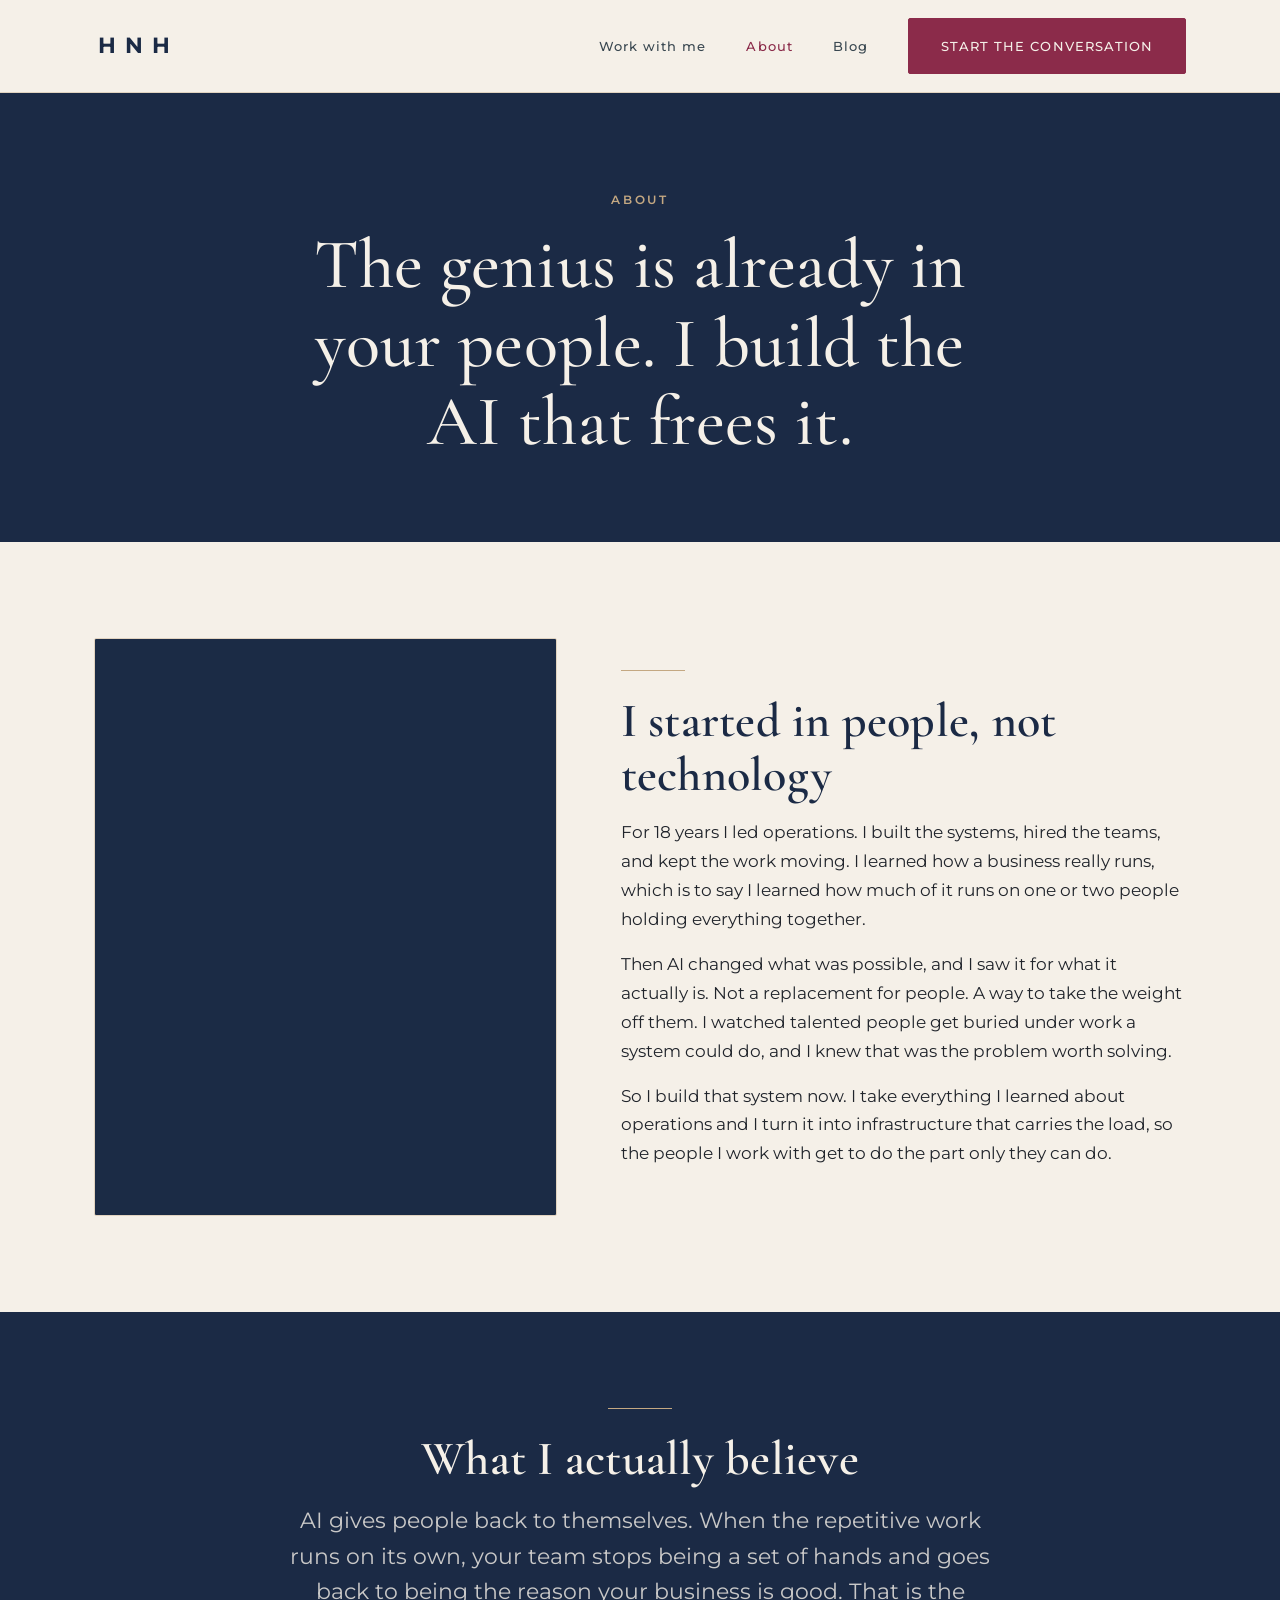
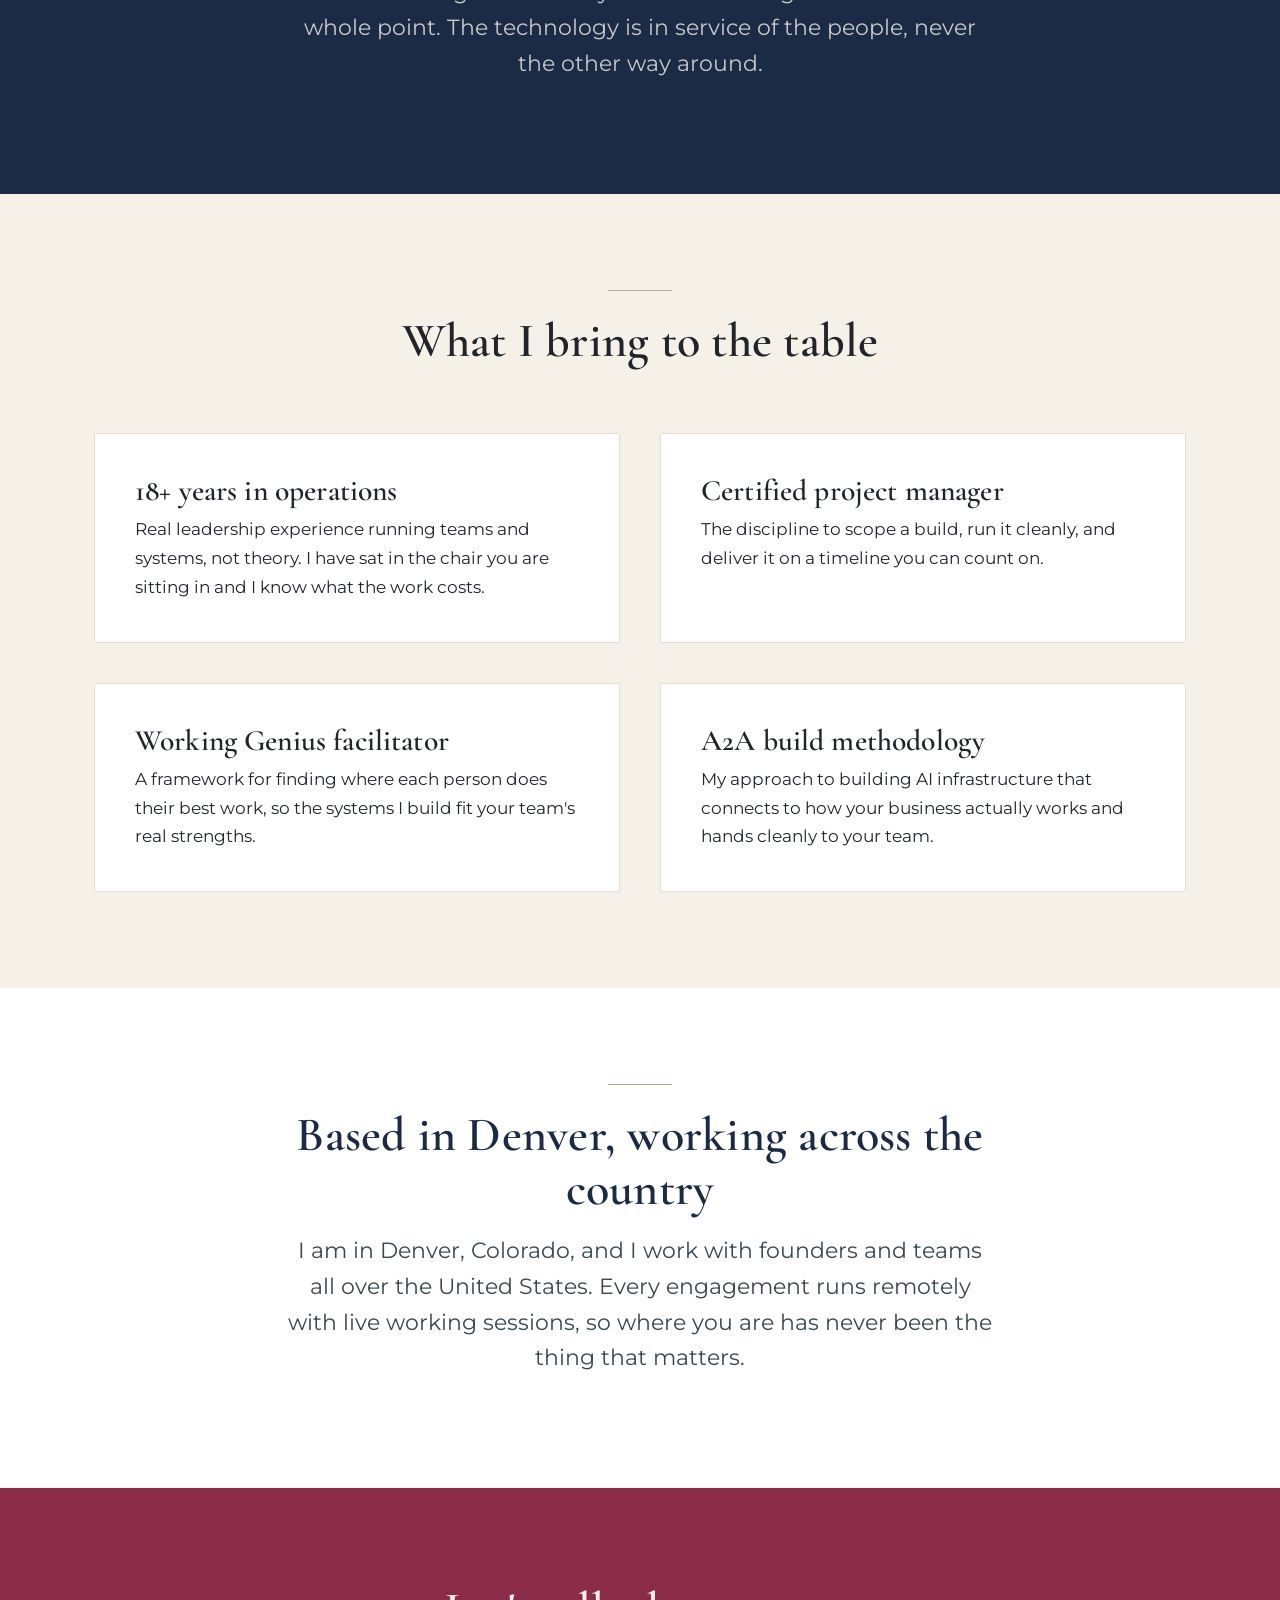
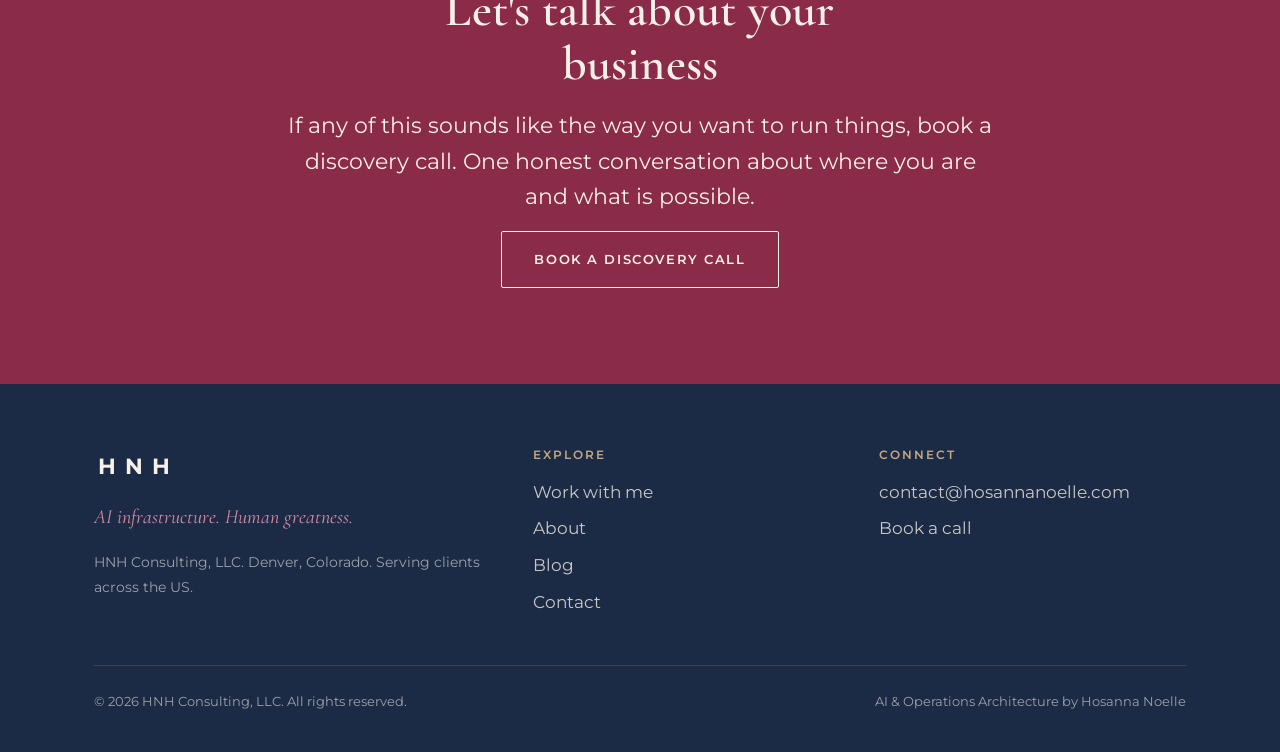
==== about.html @ c9bc56a1 "HNH Consulting website: 5 pages, design system, contact form Co-Authored-By: Claude Opus 4.8 <norepl" ====
<!DOCTYPE html>
<html lang="en">
<head>
  <meta charset="UTF-8" />
  <meta name="viewport" content="width=device-width, initial-scale=1.0" />

  <title>About Hosanna Noelle | AI &amp; Operations Architect | HNH Consulting</title>
  <meta name="description" content="Hosanna Noelle spent 18 years in operations before AI changed everything. She builds AI infrastructure that gives people back to themselves. Denver based, serving clients across the US." />
  <link rel="canonical" href="https://hosannanoelle.com/about.html" />

  <meta property="og:type" content="profile" />
  <meta property="og:title" content="About Hosanna Noelle | HNH Consulting" />
  <meta property="og:description" content="The genius is already in your people. I build the AI that frees it." />
  <meta property="og:url" content="https://hosannanoelle.com/about.html" />
  <meta property="og:image" content="https://hosannanoelle.com/images/headshot.jpg" />
  <meta property="og:site_name" content="HNH Consulting, LLC" />
  <meta name="twitter:card" content="summary_large_image" />

  <link rel="preconnect" href="https://fonts.googleapis.com" />
  <link rel="preconnect" href="https://fonts.gstatic.com" crossorigin />
  <link href="https://fonts.googleapis.com/css2?family=Cormorant+Garamond:ital,wght@0,400;0,500;0,600;1,400;1,500&family=Montserrat:wght@400;500;600;700&display=swap" rel="stylesheet" />

  <link rel="stylesheet" href="styles.css" />

  <script type="application/ld+json">
  {
    "@context": "https://schema.org",
    "@type": "Person",
    "name": "Hosanna Noelle",
    "jobTitle": "AI & Operations Architect",
    "description": "Founder of HNH Consulting. 18 years of operations leadership turned toward building AI infrastructure that frees teams to do their best human work.",
    "url": "https://hosannanoelle.com/about.html",
    "image": "https://hosannanoelle.com/images/headshot.jpg",
    "worksFor": { "@type": "Organization", "name": "HNH Consulting, LLC" },
    "knowsAbout": ["AI infrastructure", "Operations leadership", "Working Genius", "Fractional COO", "Project management"],
    "address": { "@type": "PostalPlace", "addressLocality": "Denver", "addressRegion": "CO", "addressCountry": "US" }
  }
  </script>
</head>
<body>
  <a class="skip-link" href="#main">Skip to content</a>

  <header class="site-header">
    <nav class="nav" aria-label="Primary">
      <a class="logo" href="index.html" aria-label="HNH Consulting home">HNH</a>
      <button class="nav-toggle" aria-expanded="false" aria-controls="nav-links" aria-label="Toggle menu">
        <span></span><span></span><span></span>
      </button>
      <ul class="nav-links" id="nav-links">
        <li><a href="services.html">Work with me</a></li>
        <li><a href="about.html" aria-current="page">About</a></li>
        <li><a href="blog.html">Blog</a></li>
        <li><a class="btn btn--rose" href="https://hello.dubsado.com/public/appointment-scheduler/692e1d70c882049d08e7fd2c/schedule">Start the conversation</a></li>
      </ul>
    </nav>
  </header>

  <main id="main">

    <!-- Open with Line 3 -->
    <section class="page-hero" aria-labelledby="page-title">
      <div class="container container--narrow">
        <span class="eyebrow eyebrow--light">About</span>
        <h1 id="page-title">The genius is already in your people. I build the AI that frees it.</h1>
      </div>
    </section>

    <!-- Story -->
    <section class="bg-ivory" aria-labelledby="story-title">
      <div class="container">
        <div class="guide">
          <div class="guide__media">
            <img src="images/about.jpg" alt="Hosanna Noelle in a navy blazer, founder of HNH Consulting" />
          </div>
          <div class="guide__text">
            <hr class="rule" />
            <h2 id="story-title" style="color:var(--navy);">I started in people, not technology</h2>
            <p>For 18 years I led operations. I built the systems, hired the teams, and kept the work moving. I learned how a business really runs, which is to say I learned how much of it runs on one or two people holding everything together.</p>
            <p>Then AI changed what was possible, and I saw it for what it actually is. Not a replacement for people. A way to take the weight off them. I watched talented people get buried under work a system could do, and I knew that was the problem worth solving.</p>
            <p>So I build that system now. I take everything I learned about operations and I turn it into infrastructure that carries the load, so the people I work with get to do the part only they can do.</p>
          </div>
        </div>
      </div>
    </section>

    <!-- Belief -->
    <section class="bg-navy" aria-labelledby="belief-title">
      <div class="container container--narrow text-center">
        <hr class="rule rule--center" />
        <h2 id="belief-title">What I actually believe</h2>
        <p class="lead">AI gives people back to themselves. When the repetitive work runs on its own, your team stops being a set of hands and goes back to being the reason your business is good. That is the whole point. The technology is in service of the people, never the other way around.</p>
      </div>
    </section>

    <!-- Credentials -->
    <section class="bg-ivory" aria-labelledby="creds-title">
      <div class="container">
        <div class="section-head section-head--center">
          <hr class="rule rule--center" />
          <h2 id="creds-title">What I bring to the table</h2>
        </div>
        <div class="grid grid--2">
          <div class="card">
            <h3>18+ years in operations</h3>
            <p>Real leadership experience running teams and systems, not theory. I have sat in the chair you are sitting in and I know what the work costs.</p>
          </div>
          <div class="card">
            <h3>Certified project manager</h3>
            <p>The discipline to scope a build, run it cleanly, and deliver it on a timeline you can count on.</p>
          </div>
          <div class="card">
            <h3>Working Genius facilitator</h3>
            <p>A framework for finding where each person does their best work, so the systems I build fit your team's real strengths.</p>
          </div>
          <div class="card">
            <h3>A2A build methodology</h3>
            <p>My approach to building AI infrastructure that connects to how your business actually works and hands cleanly to your team.</p>
          </div>
        </div>
      </div>
    </section>

    <!-- Location -->
    <section class="bg-white" aria-labelledby="where-title">
      <div class="container container--narrow text-center">
        <hr class="rule rule--center" />
        <h2 id="where-title" style="color:var(--navy);">Based in Denver, working across the country</h2>
        <p class="lead">I am in Denver, Colorado, and I work with founders and teams all over the United States. Every engagement runs remotely with live working sessions, so where you are has never been the thing that matters.</p>
      </div>
    </section>

    <!-- CTA -->
    <section class="cta-band" aria-labelledby="cta-title">
      <div class="container container--narrow">
        <h2 id="cta-title">Let's talk about your business</h2>
        <p class="lead">If any of this sounds like the way you want to run things, book a discovery call. One honest conversation about where you are and what is possible.</p>
        <a class="btn btn--ghost" href="https://hello.dubsado.com/public/appointment-scheduler/692e1d70c882049d08e7fd2c/schedule" style="border-color:var(--ivory);color:var(--ivory);">Book a discovery call</a>
      </div>
    </section>

  </main>

  <footer class="site-footer">
    <div class="container">
      <div class="footer-grid">
        <div class="footer-brand">
          <a class="logo" href="index.html">HNH</a>
          <p class="footer-tag">AI infrastructure. Human greatness.</p>
          <p style="color:var(--ivory-60);font-size:0.9rem;">HNH Consulting, LLC. Denver, Colorado. Serving clients across the US.</p>
        </div>
        <div class="footer-col">
          <h4>Explore</h4>
          <ul>
            <li><a href="services.html">Work with me</a></li>
            <li><a href="about.html">About</a></li>
            <li><a href="blog.html">Blog</a></li>
            <li><a href="contact.html">Contact</a></li>
          </ul>
        </div>
        <div class="footer-col">
          <h4>Connect</h4>
          <ul>
            <li><a href="mailto:contact@hosannanoelle.com">contact@hosannanoelle.com</a></li>
            <li><a href="https://hello.dubsado.com/public/appointment-scheduler/692e1d70c882049d08e7fd2c/schedule">Book a call</a></li>
          </ul>
        </div>
      </div>
      <div class="footer-bottom">
        <span>&copy; 2026 HNH Consulting, LLC. All rights reserved.</span>
        <span>AI &amp; Operations Architecture by Hosanna Noelle</span>
      </div>
    </div>
  </footer>

  <script src="main.js"></script>
</body>
</html>
---- styles.css ----
/* ============================================================
   HNH Consulting, LLC | Design System
   AI infrastructure. Human greatness.
   ============================================================ */

/* ---- Design tokens ---- */
:root {
  /* Brand palette */
  --navy:   #1B2A45;
  --rose:   #8B2B4A;
  --gold:   #C4A882;
  --ivory:  #F5F0E8;
  --slate:  #394750;
  --white:  #FFFFFF;

  /* Tints and supporting tones */
  --navy-90:  rgba(27, 42, 69, 0.90);
  --navy-08:  rgba(27, 42, 69, 0.08);
  --ivory-60: rgba(245, 240, 232, 0.60);
  --ivory-80: rgba(245, 240, 232, 0.80);
  --gold-40:  rgba(196, 168, 130, 0.40);
  --ink:      #20242B;

  /* Type */
  --font-head: "Cormorant Garamond", Georgia, "Times New Roman", serif;
  --font-body: "Montserrat", -apple-system, BlinkMacSystemFont, "Segoe UI", sans-serif;

  /* Rhythm */
  --space-1: 0.5rem;
  --space-2: 1rem;
  --space-3: 1.5rem;
  --space-4: 2.5rem;
  --space-5: 4rem;
  --space-6: 6rem;
  --space-7: 8rem;

  --maxw: 1140px;
  --maxw-narrow: 760px;

  --radius: 2px;
  --transition: 220ms ease;
}

/* ---- Reset ---- */
*,
*::before,
*::after { box-sizing: border-box; }

html { scroll-behavior: smooth; -webkit-text-size-adjust: 100%; }

body {
  margin: 0;
  font-family: var(--font-body);
  font-size: 1.0625rem;
  line-height: 1.7;
  color: var(--ink);
  background: var(--white);
  -webkit-font-smoothing: antialiased;
  text-rendering: optimizeLegibility;
}

img { max-width: 100%; height: auto; display: block; }

a { color: inherit; text-decoration: none; }

ul { margin: 0; padding: 0; list-style: none; }

/* ---- Typography ---- */
h1, h2, h3, h4 {
  font-family: var(--font-head);
  font-weight: 600;
  line-height: 1.12;
  margin: 0 0 var(--space-2);
  letter-spacing: 0.005em;
}

h1 { font-size: clamp(2.6rem, 6vw, 4.4rem); font-weight: 500; }
h2 { font-size: clamp(2rem, 4vw, 3rem); }
h3 { font-size: clamp(1.4rem, 2.4vw, 1.85rem); }
h4 { font-size: 1.2rem; font-family: var(--font-body); font-weight: 600; }

p { margin: 0 0 var(--space-2); }

.lead {
  font-size: clamp(1.15rem, 2vw, 1.4rem);
  line-height: 1.6;
  color: var(--slate);
}

.eyebrow {
  font-family: var(--font-body);
  font-size: 0.78rem;
  font-weight: 600;
  letter-spacing: 0.22em;
  text-transform: uppercase;
  color: var(--rose);
  margin: 0 0 var(--space-2);
  display: block;
}

.eyebrow--light { color: var(--gold); }

em, .italic { font-style: italic; }

/* ---- Layout ---- */
.container {
  width: 100%;
  max-width: var(--maxw);
  margin: 0 auto;
  padding: 0 var(--space-3);
}

.container--narrow { max-width: var(--maxw-narrow); }

section { padding: var(--space-6) 0; }

.section-bleed { padding: var(--space-7) 0; }

/* Backgrounds */
.bg-ivory { background: var(--ivory); }
.bg-navy  { background: var(--navy); color: var(--ivory); }
.bg-slate { background: var(--slate); color: var(--ivory); }
.bg-white { background: var(--white); }
.bg-rose  { background: var(--rose); color: var(--ivory); }

.bg-navy h1, .bg-navy h2, .bg-navy h3,
.bg-slate h1, .bg-slate h2, .bg-slate h3,
.bg-rose h1, .bg-rose h2, .bg-rose h3 { color: var(--ivory); }

.bg-navy .lead, .bg-slate .lead, .bg-rose .lead { color: var(--ivory-80); }

/* ---- Gold rule divider ---- */
.rule {
  border: 0;
  height: 1px;
  width: 64px;
  background: var(--gold);
  margin: 0 0 var(--space-3);
}
.rule--center { margin-left: auto; margin-right: auto; }

.divider {
  border: 0;
  height: 1px;
  background: var(--gold-40);
  max-width: var(--maxw);
  margin: 0 auto;
}

/* ---- Buttons ---- */
.btn {
  display: inline-block;
  font-family: var(--font-body);
  font-size: 0.82rem;
  font-weight: 600;
  letter-spacing: 0.12em;
  text-transform: uppercase;
  padding: 1rem 2rem;
  border-radius: var(--radius);
  border: 1px solid transparent;
  cursor: pointer;
  transition: background var(--transition), color var(--transition),
              border-color var(--transition), transform var(--transition);
}

.btn--rose {
  background: var(--rose);
  color: var(--ivory);
  border-color: var(--rose);
}
.btn--rose:hover { background: #74233d; border-color: #74233d; }

.btn--ghost {
  background: transparent;
  color: var(--ivory);
  border-color: var(--gold);
}
.btn--ghost:hover { background: var(--gold); color: var(--navy); }

.btn--ghost-dark {
  background: transparent;
  color: var(--navy);
  border-color: var(--navy);
}
.btn--ghost-dark:hover { background: var(--navy); color: var(--ivory); }

.btn:focus-visible,
a:focus-visible,
button:focus-visible {
  outline: 2px solid var(--gold);
  outline-offset: 3px;
}

/* ============================================================
   Header / Nav
   ============================================================ */
.site-header {
  position: sticky;
  top: 0;
  z-index: 100;
  background: var(--ivory);
  border-bottom: 1px solid var(--gold-40);
}

.nav {
  display: flex;
  align-items: center;
  justify-content: space-between;
  max-width: var(--maxw);
  margin: 0 auto;
  padding: 1.1rem var(--space-3);
}

.logo {
  font-family: var(--font-body);
  font-weight: 700;
  font-size: 1.35rem;
  letter-spacing: 0.42em;
  color: var(--navy);
  padding-left: 0.2em;
}

.nav-links {
  display: flex;
  align-items: center;
  gap: var(--space-4);
}

.nav-links a {
  font-family: var(--font-body);
  font-size: 0.82rem;
  font-weight: 500;
  letter-spacing: 0.08em;
  color: var(--slate);
  transition: color var(--transition);
}
.nav-links a:hover,
.nav-links a[aria-current="page"] { color: var(--rose); }

.nav-links .btn { color: var(--ivory); }
.nav-links .btn:hover { color: var(--ivory); }

/* Mobile nav toggle */
.nav-toggle {
  display: none;
  flex-direction: column;
  justify-content: center;
  gap: 5px;
  width: 44px;
  height: 44px;
  background: none;
  border: 0;
  cursor: pointer;
}
.nav-toggle span {
  display: block;
  width: 24px;
  height: 2px;
  background: var(--navy);
  transition: transform var(--transition), opacity var(--transition);
}
.nav-toggle[aria-expanded="true"] span:nth-child(1) { transform: translateY(7px) rotate(45deg); }
.nav-toggle[aria-expanded="true"] span:nth-child(2) { opacity: 0; }
.nav-toggle[aria-expanded="true"] span:nth-child(3) { transform: translateY(-7px) rotate(-45deg); }

@media (max-width: 860px) {
  .nav-toggle { display: flex; }
  .nav-links {
    position: absolute;
    top: 100%;
    left: 0;
    right: 0;
    flex-direction: column;
    align-items: flex-start;
    gap: var(--space-3);
    background: var(--ivory);
    padding: var(--space-3);
    border-bottom: 1px solid var(--gold-40);
    max-height: 0;
    overflow: hidden;
    padding-top: 0;
    padding-bottom: 0;
    transition: max-height var(--transition), padding var(--transition);
  }
  .nav-links[data-open="true"] {
    max-height: 420px;
    padding-top: var(--space-3);
    padding-bottom: var(--space-3);
  }
  .nav-links .btn { width: 100%; text-align: center; }
}

/* ============================================================
   Hero
   ============================================================ */
.hero {
  display: grid;
  grid-template-columns: 1.05fr 0.95fr;
  align-items: stretch;
  background: var(--navy);
  color: var(--ivory);
}

.hero__content {
  padding: var(--space-7) var(--space-5);
  display: flex;
  flex-direction: column;
  justify-content: center;
  max-width: 640px;
  margin-left: auto;
}

.hero__content h1 {
  color: var(--ivory);
  margin-bottom: var(--space-3);
}

.hero__sub {
  font-family: var(--font-head);
  font-style: italic;
  font-size: clamp(1.2rem, 2vw, 1.5rem);
  color: var(--gold);
  margin-bottom: var(--space-2);
}

.hero__who {
  color: var(--ivory-80);
  margin-bottom: var(--space-4);
  max-width: 46ch;
}

.hero__media {
  background-size: cover;
  background-position: center top;
  min-height: 540px;
}

.hero__cta { display: flex; gap: var(--space-2); flex-wrap: wrap; }

@media (max-width: 900px) {
  .hero { grid-template-columns: 1fr; }
  .hero__content { padding: var(--space-5) var(--space-3); margin: 0 auto; }
  .hero__media { min-height: 360px; order: -1; }
}

/* Inner page hero (no photo) */
.page-hero {
  background: var(--navy);
  color: var(--ivory);
  padding: var(--space-6) 0 var(--space-5);
  text-align: center;
}
.page-hero h1 { color: var(--ivory); }
.page-hero .lead { color: var(--ivory-80); max-width: 60ch; margin-left: auto; margin-right: auto; }

/* ============================================================
   Generic content blocks
   ============================================================ */
.section-head { max-width: var(--maxw-narrow); margin-bottom: var(--space-5); }
.section-head--center { margin-left: auto; margin-right: auto; text-align: center; }
.section-head--center .rule { margin-left: auto; margin-right: auto; }

/* Card grid */
.grid {
  display: grid;
  gap: var(--space-4);
}
.grid--3 { grid-template-columns: repeat(3, 1fr); }
.grid--2 { grid-template-columns: repeat(2, 1fr); }

@media (max-width: 860px) {
  .grid--3 { grid-template-columns: 1fr; }
  .grid--2 { grid-template-columns: 1fr; }
}

.card {
  background: var(--white);
  border: 1px solid var(--gold-40);
  padding: var(--space-4);
  border-radius: var(--radius);
}
.bg-ivory .card { background: var(--white); }

.card__num {
  font-family: var(--font-head);
  font-size: 2.4rem;
  color: var(--gold);
  line-height: 1;
  display: block;
  margin-bottom: var(--space-2);
}

.card h3 { margin-bottom: var(--space-1); }
.card p:last-child { margin-bottom: 0; }

/* Pain point list */
.pain {
  display: grid;
  grid-template-columns: repeat(3, 1fr);
  gap: var(--space-4);
}
.pain__item {
  padding-top: var(--space-2);
  border-top: 2px solid var(--rose);
}
.pain__item h3 { font-size: 1.3rem; }
@media (max-width: 860px) { .pain { grid-template-columns: 1fr; } }

/* ============================================================
   Guide section (navy)
   ============================================================ */
.guide {
  display: grid;
  grid-template-columns: 0.9fr 1.1fr;
  gap: var(--space-5);
  align-items: center;
}
.guide__media img {
  border-radius: var(--radius);
  border: 1px solid var(--gold-40);
}
.authority {
  display: flex;
  flex-wrap: wrap;
  gap: var(--space-2) var(--space-4);
  margin: var(--space-3) 0 var(--space-4);
  padding: 0;
}
.authority li {
  font-size: 0.92rem;
  color: var(--gold);
  letter-spacing: 0.03em;
  position: relative;
  padding-left: 1.3rem;
}
.authority li::before {
  content: "";
  position: absolute;
  left: 0;
  top: 0.55em;
  width: 8px;
  height: 8px;
  background: var(--gold);
  border-radius: 50%;
}
@media (max-width: 860px) {
  .guide { grid-template-columns: 1fr; gap: var(--space-4); }
  .guide__media { order: -1; max-width: 360px; }
}

/* ============================================================
   Plan : the three pillars
   ============================================================ */
.pillars { display: grid; grid-template-columns: repeat(3, 1fr); gap: var(--space-4); }
.pillar {
  text-align: left;
  padding: var(--space-4);
  background: var(--white);
  border-top: 3px solid var(--gold);
}
.pillar h3 { color: var(--navy); }
@media (max-width: 860px) { .pillars { grid-template-columns: 1fr; } }

/* ============================================================
   Testimonials
   ============================================================ */
.quotes { display: grid; grid-template-columns: repeat(3, 1fr); gap: var(--space-4); }
.quote {
  background: var(--white);
  border: 1px solid var(--gold-40);
  padding: var(--space-4);
  display: flex;
  flex-direction: column;
}
.quote__mark {
  font-family: var(--font-head);
  font-size: 3rem;
  color: var(--gold);
  line-height: 0.6;
  height: 1.4rem;
}
.quote blockquote {
  margin: 0 0 var(--space-3);
  font-size: 1.05rem;
  line-height: 1.6;
  color: var(--slate);
}
.quote figcaption {
  margin-top: auto;
  font-family: var(--font-body);
  font-size: 0.85rem;
  font-weight: 600;
  letter-spacing: 0.04em;
  color: var(--navy);
}
.quote figcaption span { display: block; font-weight: 400; color: var(--rose); }
@media (max-width: 860px) { .quotes { grid-template-columns: 1fr; } }

/* ============================================================
   Stakes : two columns
   ============================================================ */
.stakes { display: grid; grid-template-columns: 1fr 1fr; gap: var(--space-4); }
.stakes__col { padding: var(--space-4); border-radius: var(--radius); }
.stakes__col--with { background: var(--ivory); border-top: 3px solid var(--gold); }
.stakes__col--without { background: var(--white); border-top: 3px solid var(--slate); }
.stakes__col h3 { color: var(--navy); }
.stakes__col ul li {
  padding: 0.6rem 0 0.6rem 1.6rem;
  border-bottom: 1px solid var(--gold-40);
  position: relative;
}
.stakes__col ul li:last-child { border-bottom: 0; }
.stakes__col--with li::before { content: "+"; color: var(--rose); position: absolute; left: 0; font-weight: 700; }
.stakes__col--without li::before { content: "–"; color: var(--slate); position: absolute; left: 0; font-weight: 700; }
@media (max-width: 700px) { .stakes { grid-template-columns: 1fr; } }

/* ============================================================
   FAQ accordion
   ============================================================ */
.faq { max-width: var(--maxw-narrow); margin: 0 auto; }
.faq__item { border-bottom: 1px solid var(--gold-40); }
.faq__q {
  width: 100%;
  text-align: left;
  background: none;
  border: 0;
  padding: var(--space-3) 2.5rem var(--space-3) 0;
  font-family: var(--font-head);
  font-size: 1.3rem;
  font-weight: 600;
  color: var(--navy);
  cursor: pointer;
  position: relative;
  display: flex;
  justify-content: space-between;
  align-items: center;
  gap: var(--space-2);
}
.faq__icon {
  flex: none;
  width: 1.4rem;
  height: 1.4rem;
  position: relative;
}
.faq__icon::before,
.faq__icon::after {
  content: "";
  position: absolute;
  background: var(--rose);
  top: 50%;
  left: 50%;
  transform: translate(-50%, -50%);
}
.faq__icon::before { width: 1.4rem; height: 2px; }
.faq__icon::after  { width: 2px; height: 1.4rem; transition: transform var(--transition); }
.faq__q[aria-expanded="true"] .faq__icon::after { transform: translate(-50%, -50%) scaleY(0); }

.faq__a {
  overflow: hidden;
  max-height: 0;
  transition: max-height var(--transition);
}
.faq__a-inner { padding: 0 0 var(--space-3); color: var(--slate); max-width: 62ch; }

/* ============================================================
   Offers (services page)
   ============================================================ */
.offer-flagship {
  background: var(--navy);
  color: var(--ivory);
  border-radius: var(--radius);
  padding: var(--space-5);
  display: grid;
  grid-template-columns: 1.4fr 1fr;
  gap: var(--space-5);
  align-items: center;
}
.offer-flagship h2 { color: var(--ivory); }
.offer-flagship .price {
  font-family: var(--font-head);
  font-size: clamp(2rem, 4vw, 2.8rem);
  color: var(--gold);
  margin: var(--space-2) 0;
}
.offer-flagship ul li {
  padding: 0.5rem 0 0.5rem 1.6rem;
  position: relative;
  color: var(--ivory-80);
  border-bottom: 1px solid rgba(196,168,130,0.2);
}
.offer-flagship ul li::before {
  content: "→";
  position: absolute;
  left: 0;
  color: var(--gold);
}
.offer-flagship ul li:last-child { border-bottom: 0; }
.flagship-tag {
  display: inline-block;
  font-size: 0.72rem;
  letter-spacing: 0.2em;
  text-transform: uppercase;
  color: var(--navy);
  background: var(--gold);
  padding: 0.3rem 0.8rem;
  border-radius: var(--radius);
  margin-bottom: var(--space-2);
  font-weight: 600;
}
@media (max-width: 860px) { .offer-flagship { grid-template-columns: 1fr; padding: var(--space-4); } }

.offer-grid { display: grid; grid-template-columns: repeat(2, 1fr); gap: var(--space-4); }
.offer {
  background: var(--white);
  border: 1px solid var(--gold-40);
  padding: var(--space-4);
  border-radius: var(--radius);
}
.offer h3 { color: var(--navy); }
.offer .offer__meta {
  font-family: var(--font-body);
  font-size: 0.8rem;
  letter-spacing: 0.1em;
  text-transform: uppercase;
  color: var(--rose);
  font-weight: 600;
  margin-bottom: var(--space-1);
}
@media (max-width: 700px) { .offer-grid { grid-template-columns: 1fr; } }

/* ============================================================
   Blog
   ============================================================ */
.posts { display: grid; grid-template-columns: repeat(3, 1fr); gap: var(--space-4); }
.post-card {
  background: var(--white);
  border: 1px solid var(--gold-40);
  border-radius: var(--radius);
  overflow: hidden;
  display: flex;
  flex-direction: column;
  transition: transform var(--transition);
}
.post-card:hover { transform: translateY(-4px); }
.post-card__media { aspect-ratio: 3 / 2; background: var(--ivory) center/cover no-repeat; }
.post-card__body { padding: var(--space-3); display: flex; flex-direction: column; flex: 1; }
.post-card__meta {
  font-size: 0.74rem;
  letter-spacing: 0.14em;
  text-transform: uppercase;
  color: var(--rose);
  font-weight: 600;
  margin-bottom: var(--space-1);
}
.post-card h3 { font-size: 1.4rem; margin-bottom: var(--space-1); }
.post-card p { color: var(--slate); font-size: 0.95rem; }
.post-card__link {
  margin-top: auto;
  font-family: var(--font-body);
  font-size: 0.8rem;
  font-weight: 600;
  letter-spacing: 0.1em;
  text-transform: uppercase;
  color: var(--rose);
}
@media (max-width: 860px) { .posts { grid-template-columns: 1fr; } }

/* ============================================================
   Contact
   ============================================================ */
.contact-grid { display: grid; grid-template-columns: 1fr 1fr; gap: var(--space-5); align-items: start; }
.contact-detail { margin-bottom: var(--space-3); }
.contact-detail .label {
  font-size: 0.78rem;
  letter-spacing: 0.16em;
  text-transform: uppercase;
  color: var(--rose);
  font-weight: 600;
  display: block;
  margin-bottom: 0.2rem;
}
.contact-detail a { color: var(--navy); border-bottom: 1px solid var(--gold); }
.contact-detail a:hover { color: var(--rose); }

.form-field { margin-bottom: var(--space-3); }
.form-field label {
  display: block;
  font-size: 0.8rem;
  font-weight: 600;
  letter-spacing: 0.06em;
  margin-bottom: 0.4rem;
  color: var(--slate);
}
.form-field input,
.form-field textarea,
.form-field select {
  width: 100%;
  font-family: var(--font-body);
  font-size: 1rem;
  padding: 0.8rem 1rem;
  border: 1px solid var(--gold-40);
  border-radius: var(--radius);
  background: var(--white);
  color: var(--ink);
}
.form-field input:focus,
.form-field textarea:focus,
.form-field select:focus {
  outline: none;
  border-color: var(--rose);
}
.form-field textarea { min-height: 140px; resize: vertical; }
@media (max-width: 800px) { .contact-grid { grid-template-columns: 1fr; gap: var(--space-4); } }

/* ============================================================
   CTA band
   ============================================================ */
.cta-band {
  background: var(--rose);
  color: var(--ivory);
  text-align: center;
}
.cta-band h2 { color: var(--ivory); max-width: 18ch; margin-left: auto; margin-right: auto; }
.cta-band .lead { color: var(--ivory); }

/* ============================================================
   Footer
   ============================================================ */
.site-footer {
  background: var(--navy);
  color: var(--ivory-80);
  padding: var(--space-5) 0 var(--space-4);
}
.footer-grid {
  display: grid;
  grid-template-columns: 1.3fr 1fr 1fr;
  gap: var(--space-4);
  margin-bottom: var(--space-4);
}
.footer-brand .logo { color: var(--ivory); display: inline-block; margin-bottom: var(--space-2); }
.footer-tag {
  font-family: var(--font-head);
  font-style: italic;
  font-size: 1.25rem;
  color: var(--rose);
}
.bg-navy .footer-tag, .site-footer .footer-tag { color: #d98aa5; }
.footer-col h4 { color: var(--gold); font-family: var(--font-body); font-size: 0.78rem; letter-spacing: 0.16em; text-transform: uppercase; }
.footer-col ul li { margin-bottom: 0.5rem; }
.footer-col a { color: var(--ivory-80); transition: color var(--transition); }
.footer-col a:hover { color: var(--gold); }
.footer-bottom {
  border-top: 1px solid rgba(196,168,130,0.2);
  padding-top: var(--space-3);
  font-size: 0.82rem;
  color: var(--ivory-60);
  display: flex;
  justify-content: space-between;
  flex-wrap: wrap;
  gap: var(--space-2);
}
@media (max-width: 760px) { .footer-grid { grid-template-columns: 1fr; gap: var(--space-3); } }

/* ============================================================
   Utilities
   ============================================================ */
.text-center { text-align: center; }
.mt-3 { margin-top: var(--space-3); }
.mt-4 { margin-top: var(--space-4); }
.mb-0 { margin-bottom: 0; }

.skip-link {
  position: absolute;
  left: -999px;
  top: 0;
  background: var(--navy);
  color: var(--ivory);
  padding: 0.8rem 1.2rem;
  z-index: 200;
}
.skip-link:focus { left: 0; }

/* ---- Motion preferences ---- */
@media (prefers-reduced-motion: reduce) {
  html { scroll-behavior: auto; }
  *, *::before, *::after {
    animation-duration: 0.001ms !important;
    transition-duration: 0.001ms !important;
  }
}
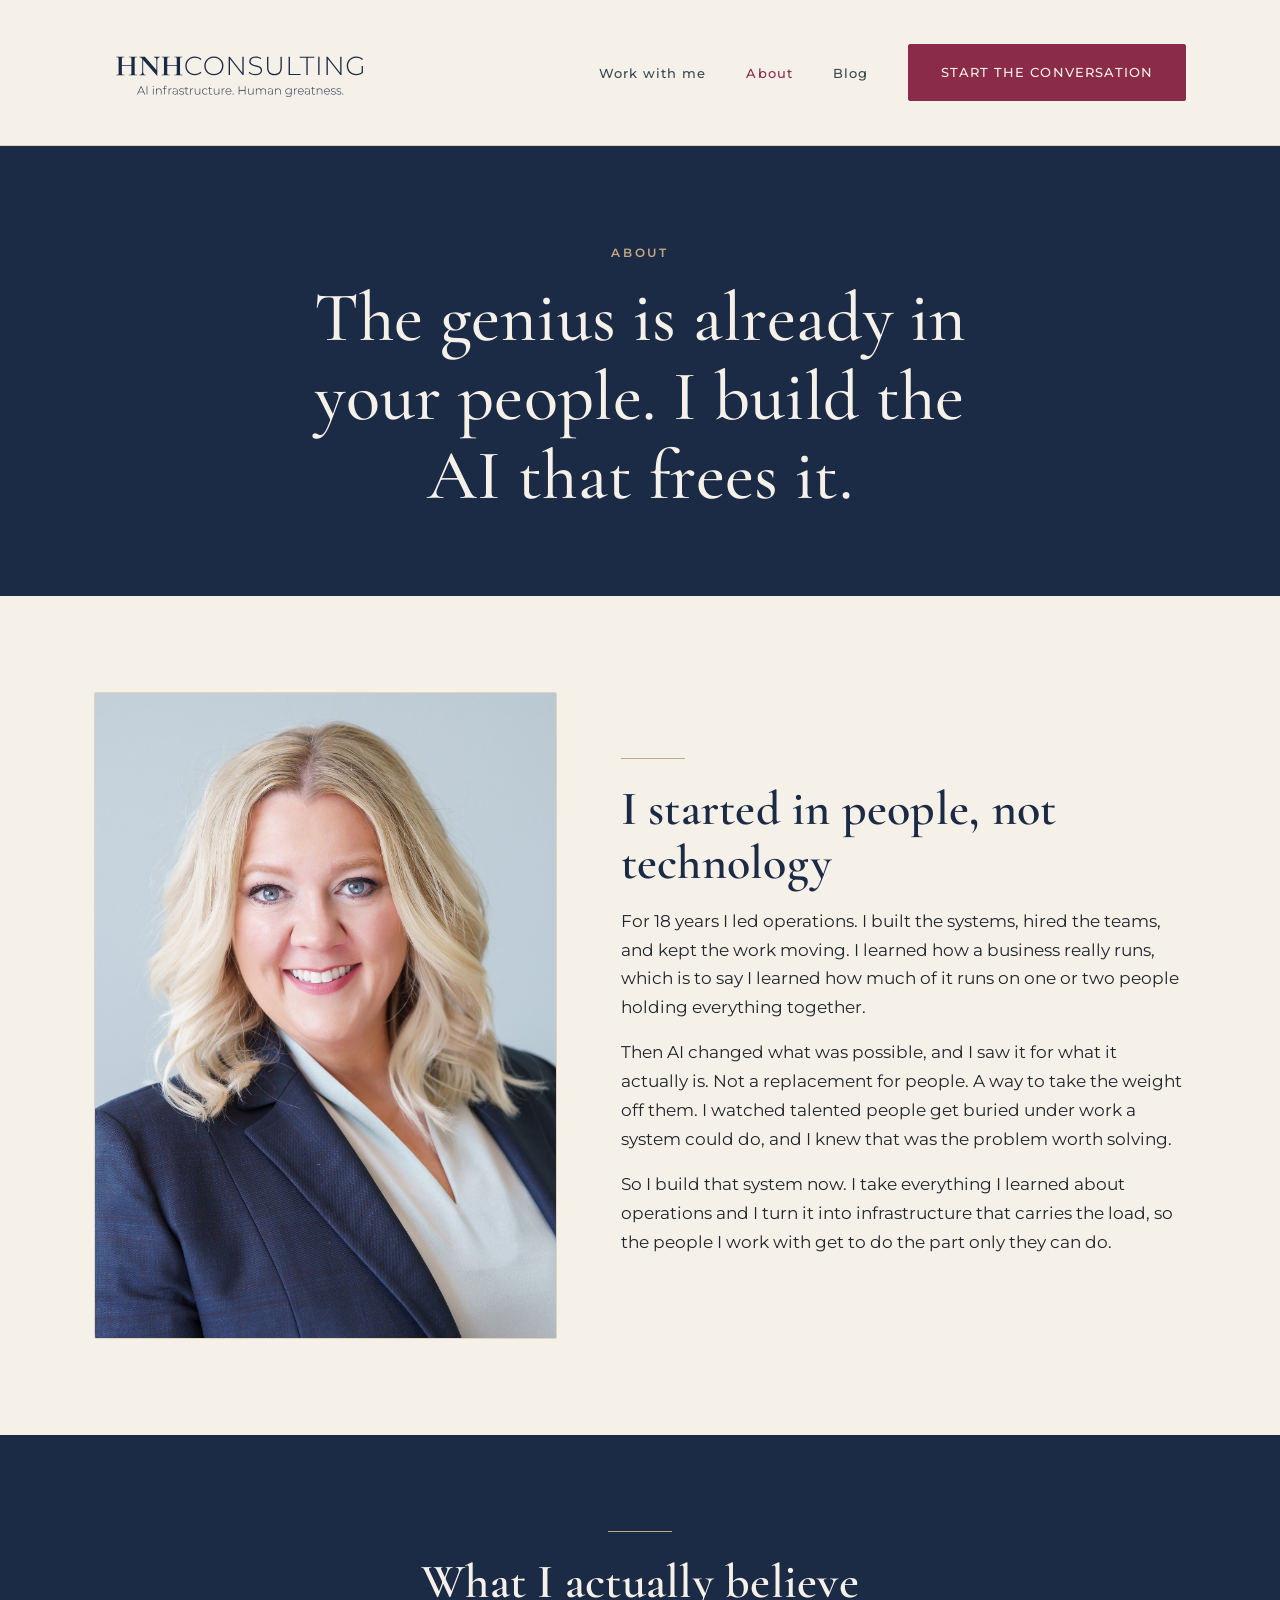
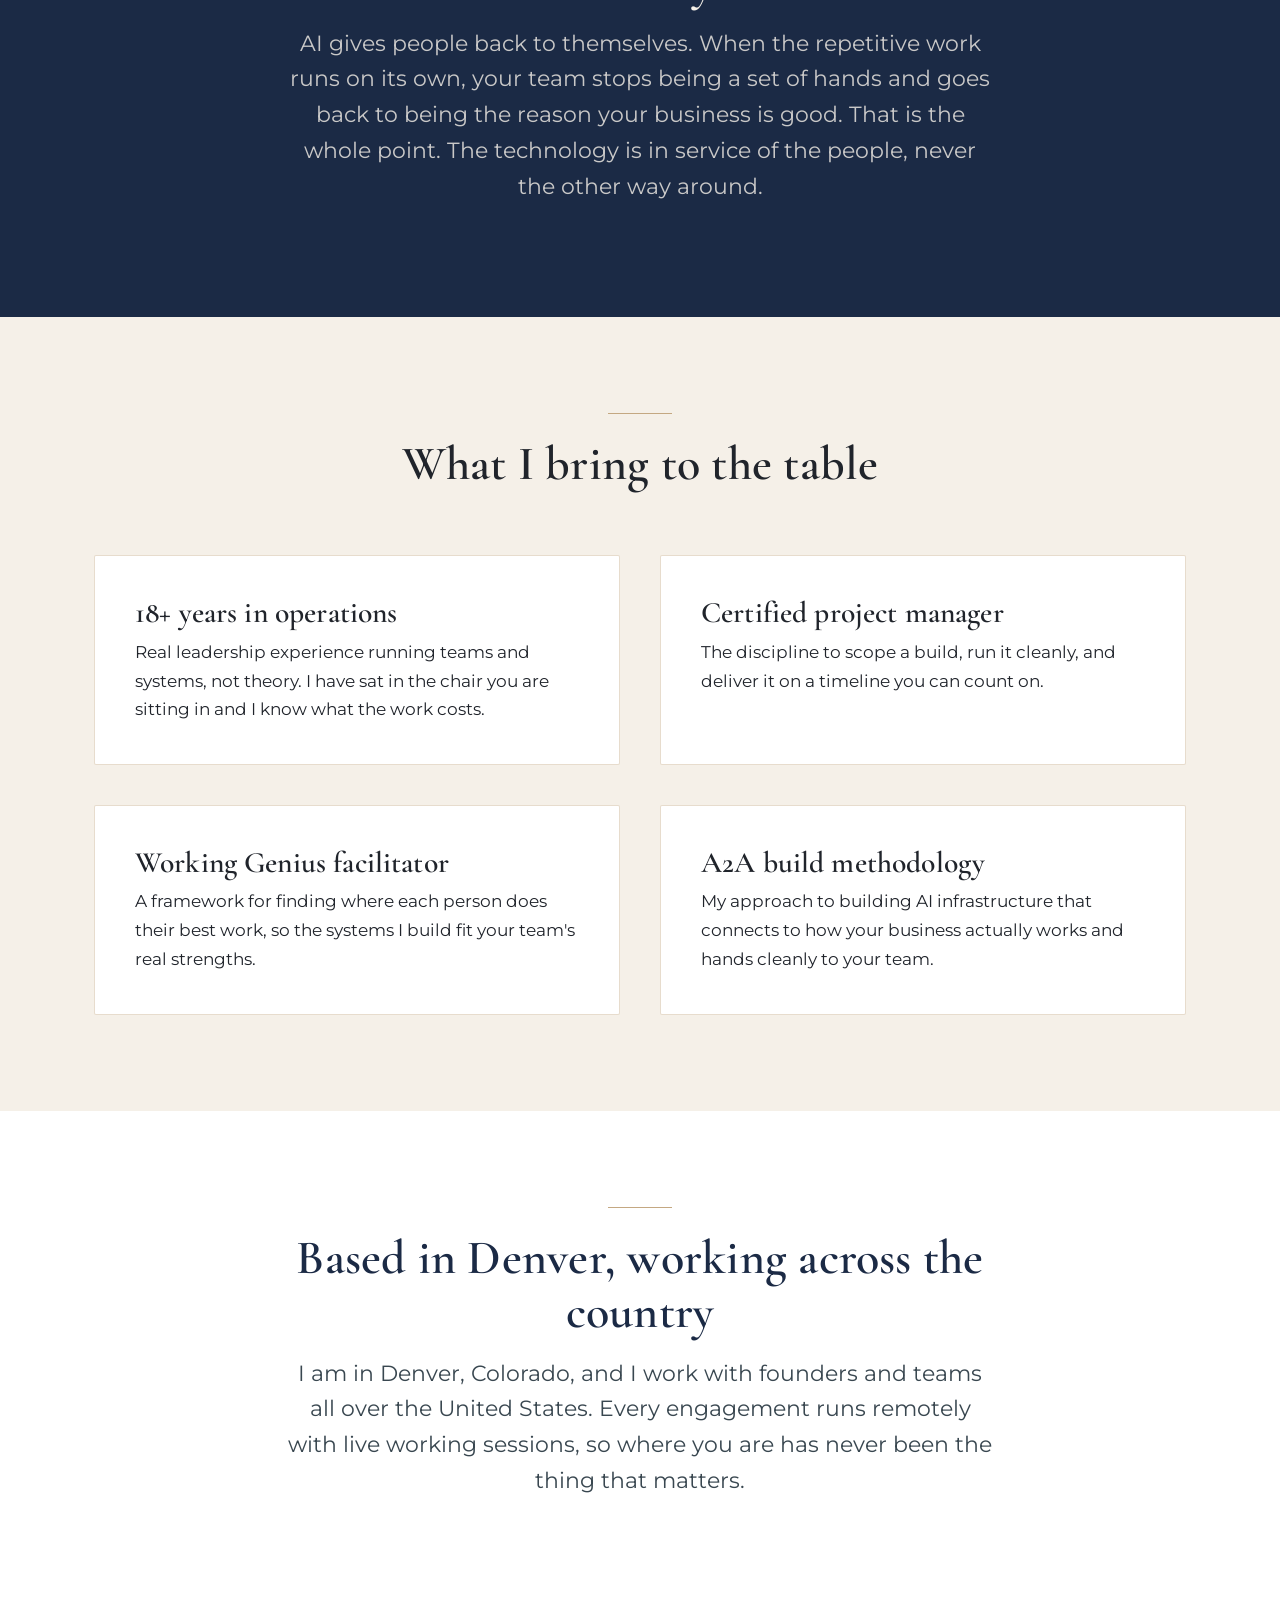
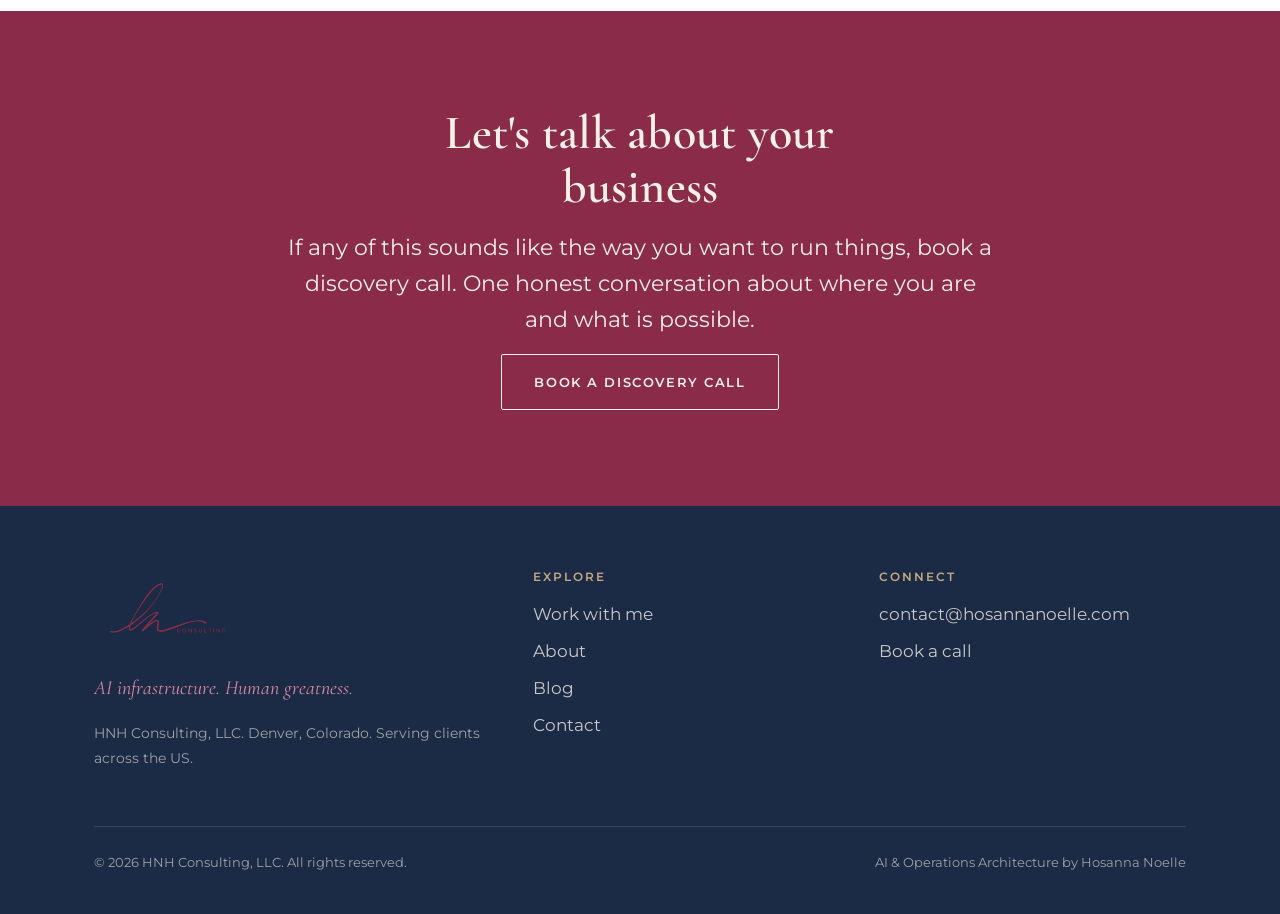
==== commit e1e4cc1e: "Add real photos, logos, and visual refinements - Replace placeholder images with editorial brand pho" ====
--- a/about.html
+++ b/about.html
@@ -42,7 +42,7 @@
 
   <header class="site-header">
     <nav class="nav" aria-label="Primary">
-      <a class="logo" href="index.html" aria-label="HNH Consulting home">HNH</a>
+      <a class="logo" href="index.html" aria-label="HNH Consulting home"><img src="images/logo-navy.svg" alt="HNH Consulting" /></a>
       <button class="nav-toggle" aria-expanded="false" aria-controls="nav-links" aria-label="Toggle menu">
         <span></span><span></span><span></span>
       </button>
@@ -144,7 +144,7 @@
     <div class="container">
       <div class="footer-grid">
         <div class="footer-brand">
-          <a class="logo" href="index.html">HNH</a>
+          <a class="logo" href="index.html"><img src="images/logo-script.png" alt="HNH Consulting" /></a>
           <p class="footer-tag">AI infrastructure. Human greatness.</p>
           <p style="color:var(--ivory-60);font-size:0.9rem;">HNH Consulting, LLC. Denver, Colorado. Serving clients across the US.</p>
         </div>
--- a/styles.css
+++ b/styles.css
@@ -212,12 +212,20 @@
 }
 
 .logo {
-  font-family: var(--font-body);
-  font-weight: 700;
-  font-size: 1.35rem;
-  letter-spacing: 0.42em;
-  color: var(--navy);
-  padding-left: 0.2em;
+  display: inline-flex;
+  align-items: center;
+  line-height: 1;
+}
+
+.logo img {
+  display: block;
+  height: 110px;
+  width: auto;
+}
+
+/* Footer logo */
+.footer-brand .logo img {
+  height: 76px;
 }
 
 .nav-links {
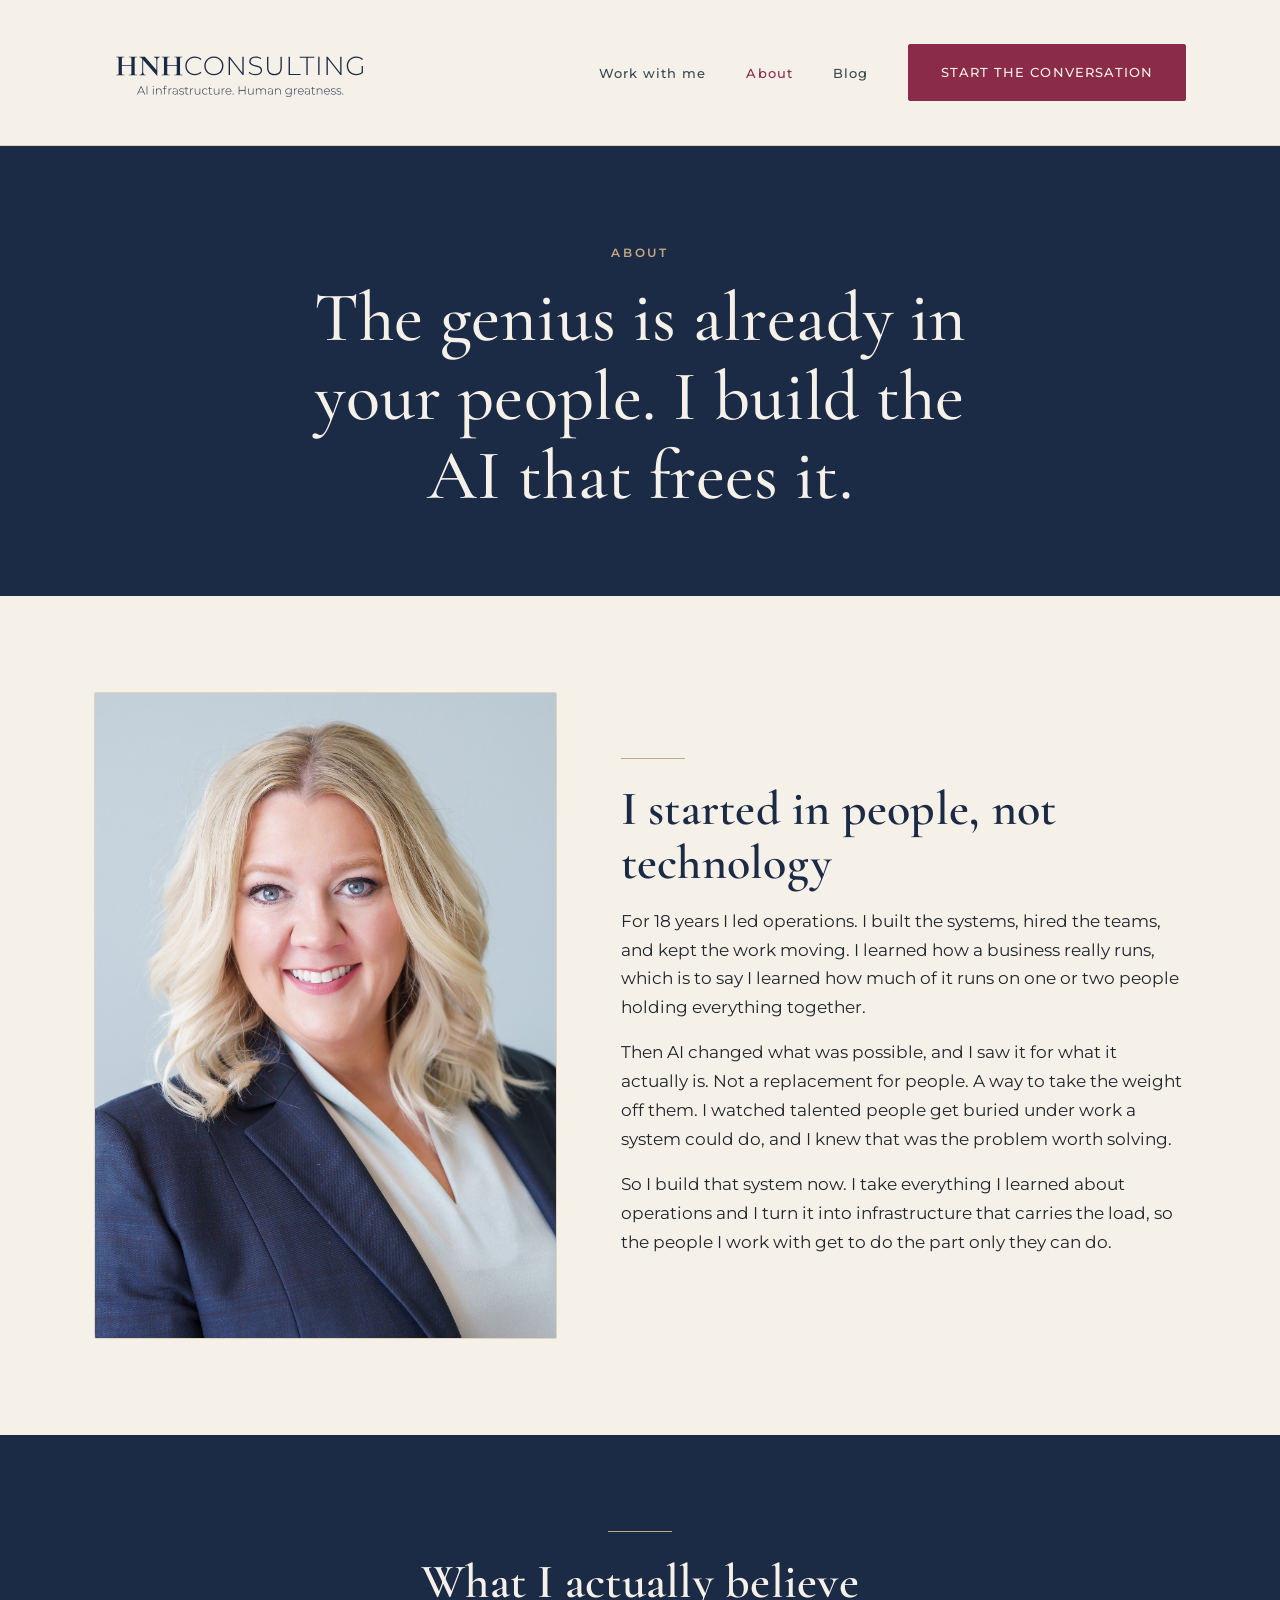
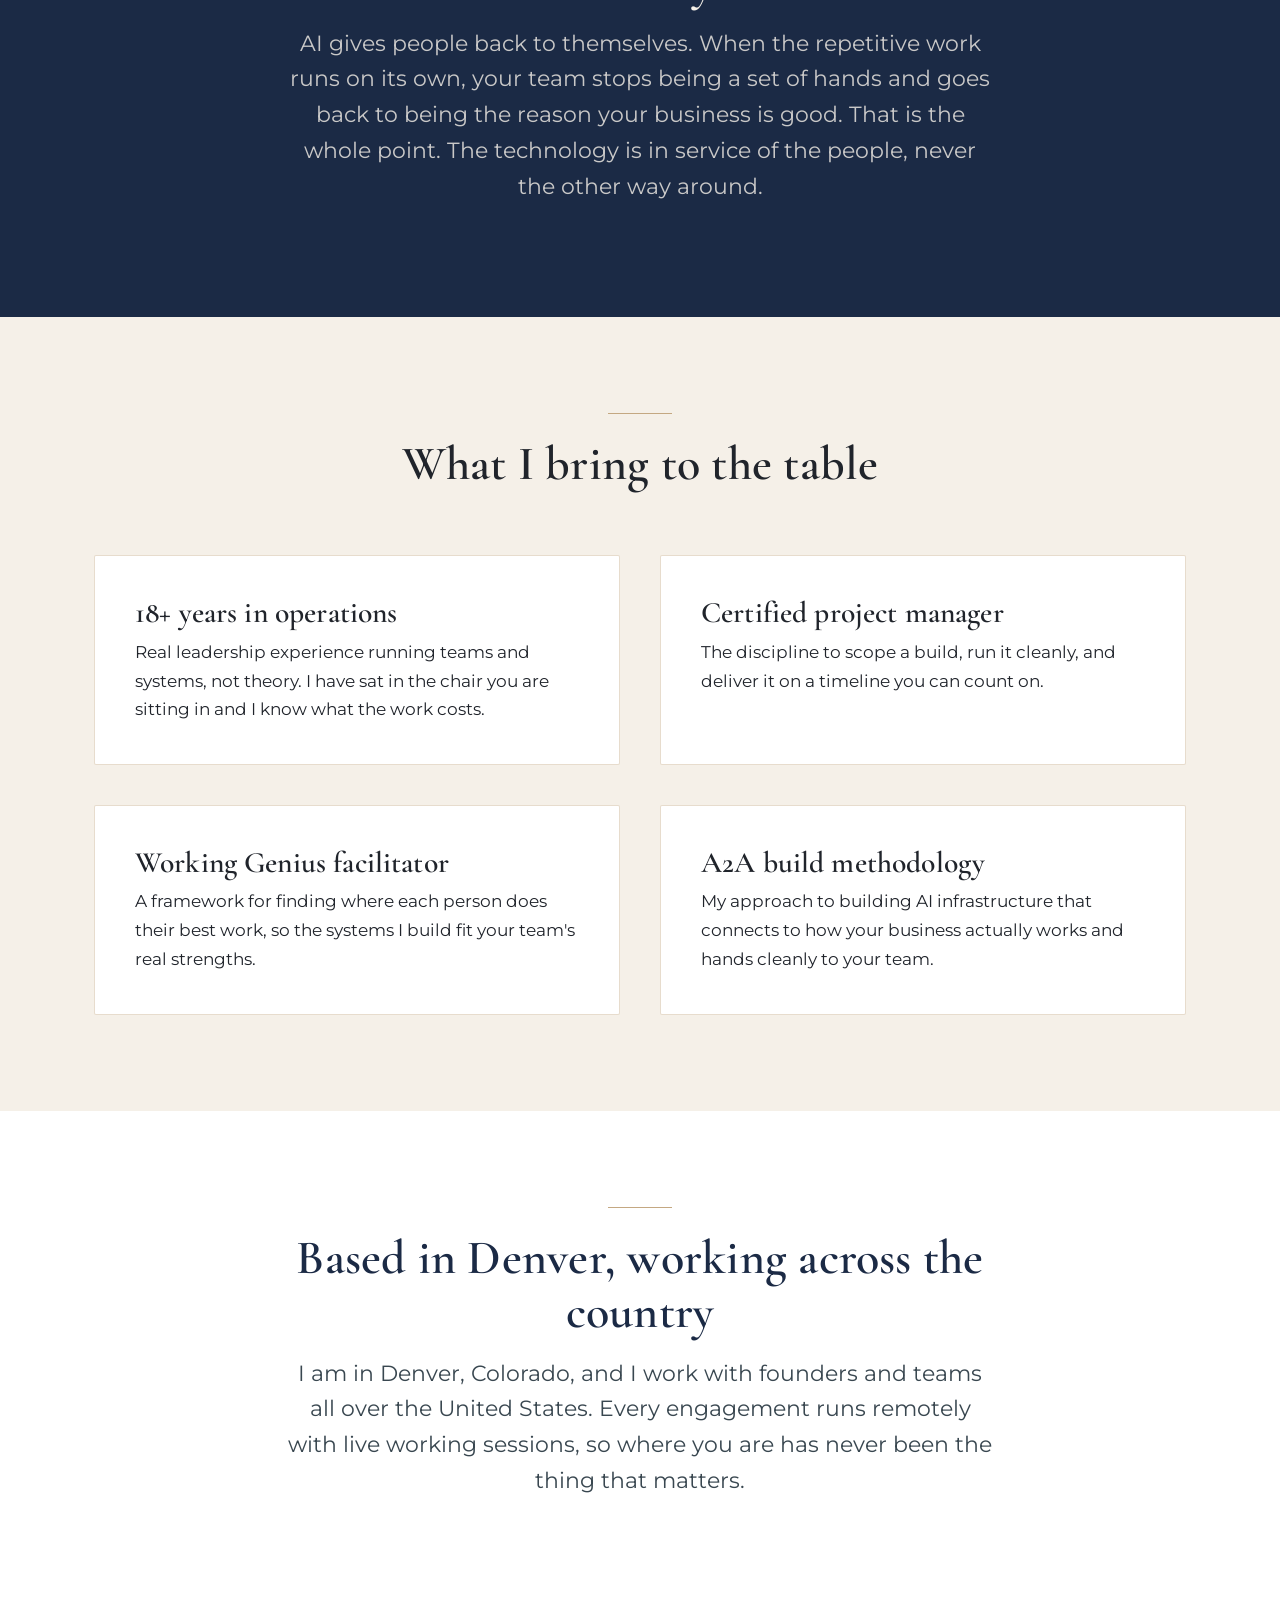
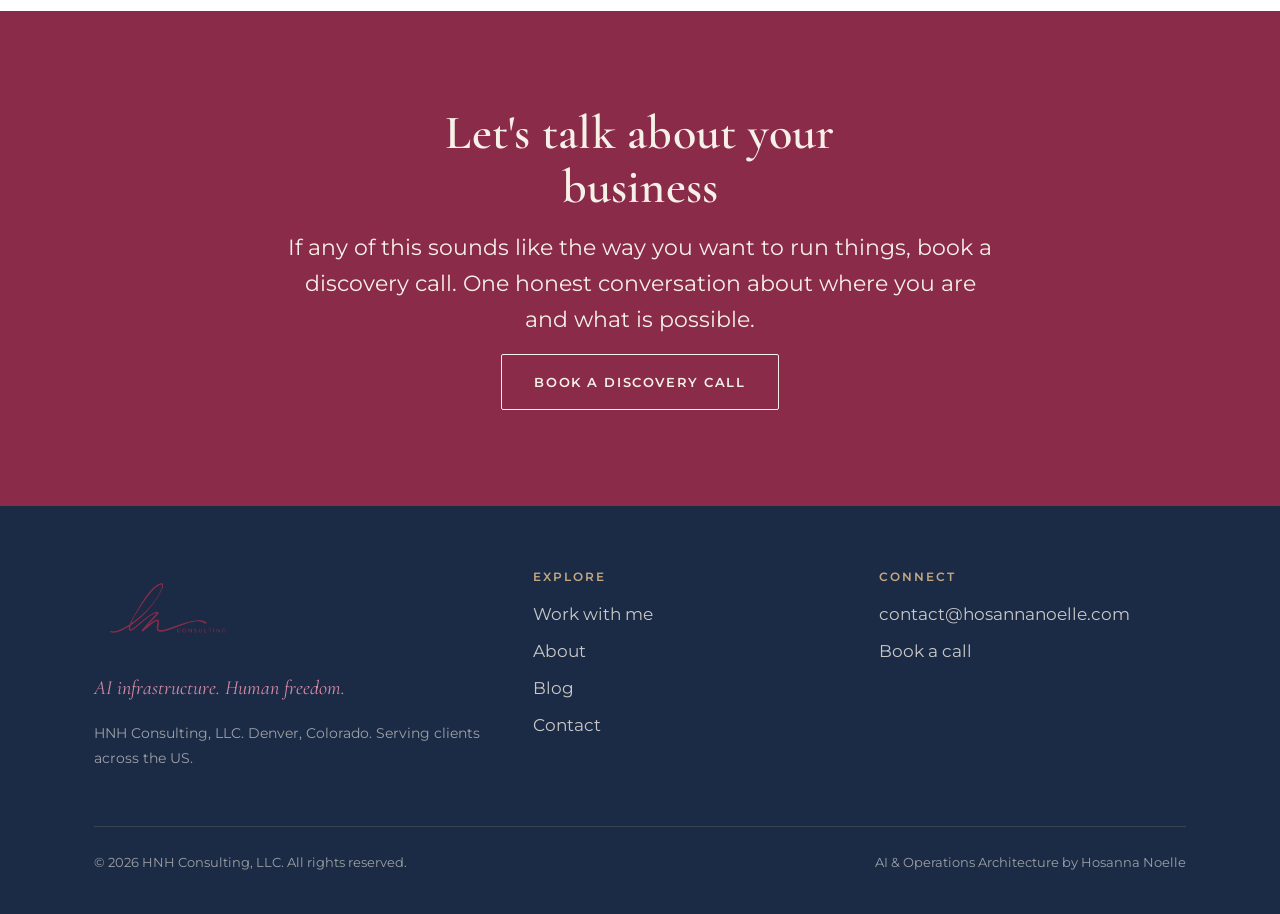
==== commit 0e986714: "Update tagline and meta description to "Human freedom" Replace "Human greatness" with "Human freedom" ====
--- a/about.html
+++ b/about.html
@@ -145,7 +145,7 @@
       <div class="footer-grid">
         <div class="footer-brand">
           <a class="logo" href="index.html"><img src="images/logo-script.png" alt="HNH Consulting" /></a>
-          <p class="footer-tag">AI infrastructure. Human greatness.</p>
+          <p class="footer-tag">AI infrastructure. Human freedom.</p>
           <p style="color:var(--ivory-60);font-size:0.9rem;">HNH Consulting, LLC. Denver, Colorado. Serving clients across the US.</p>
         </div>
         <div class="footer-col">
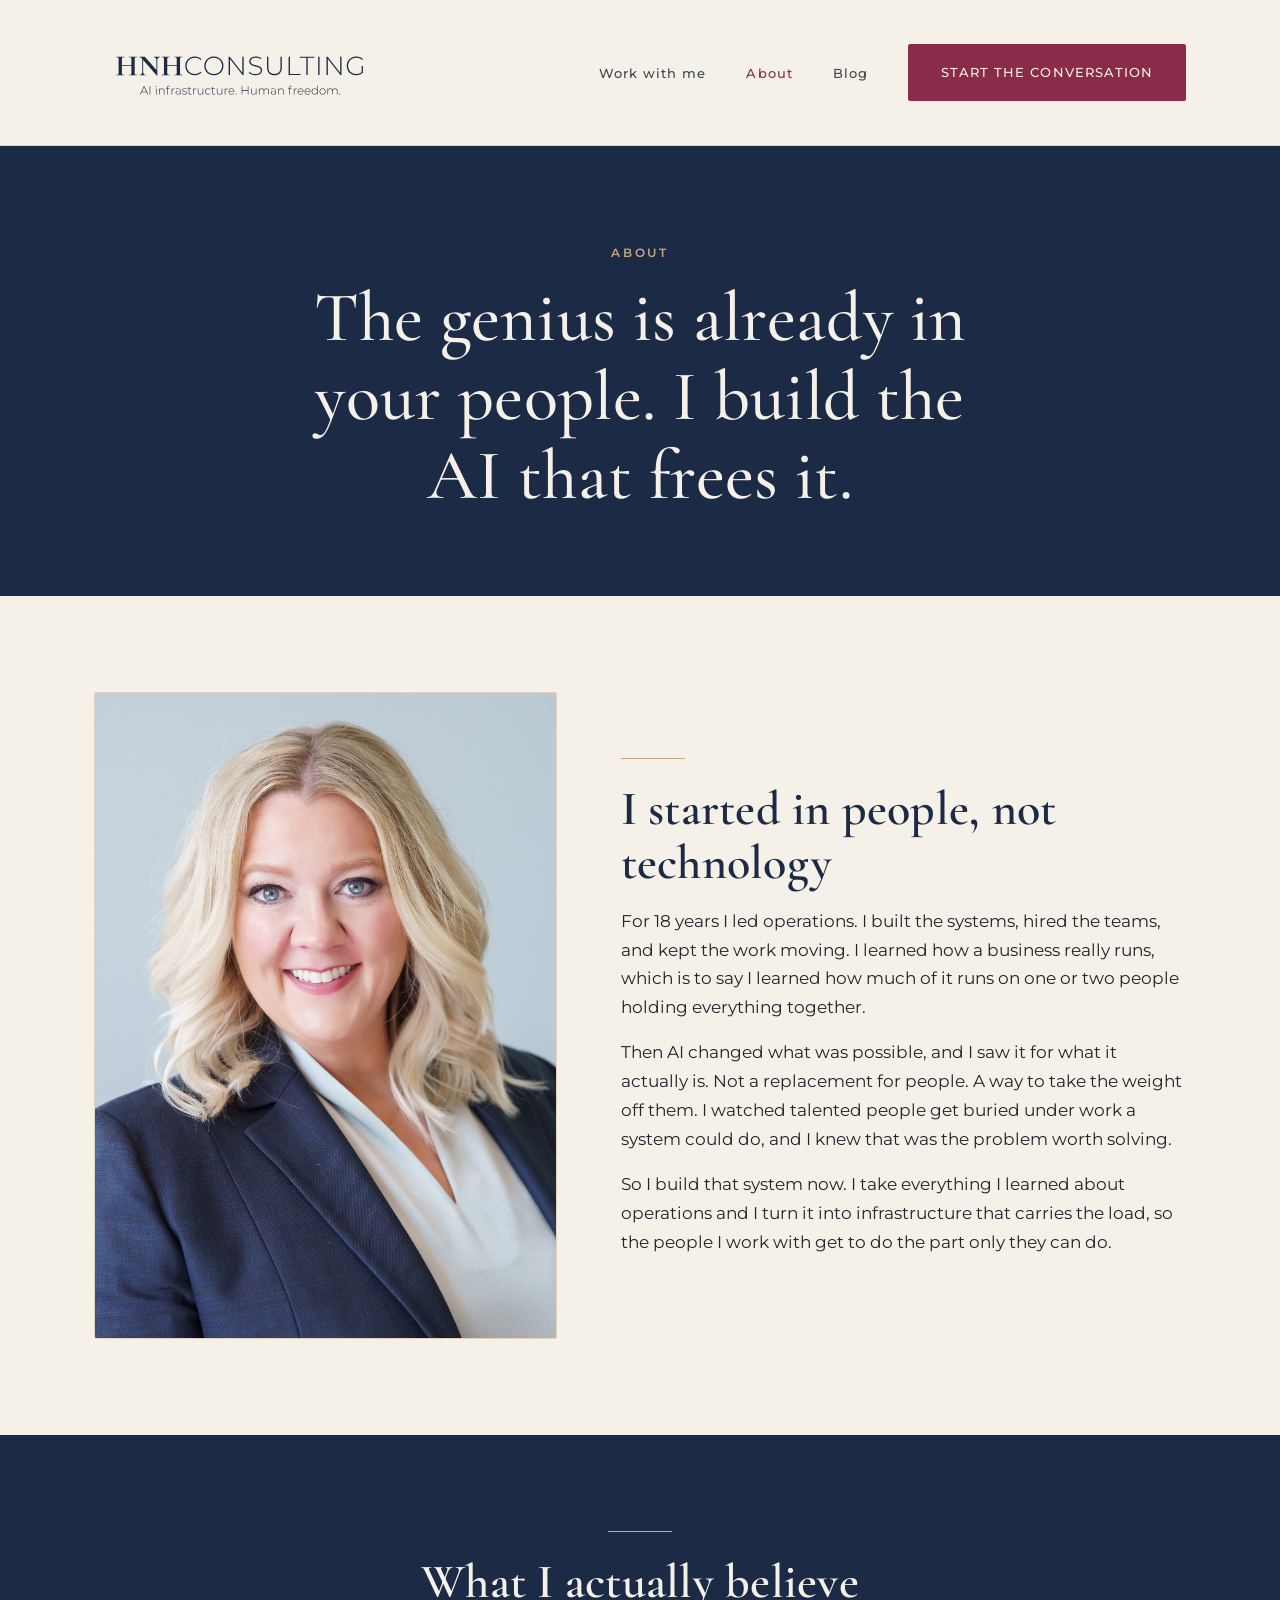
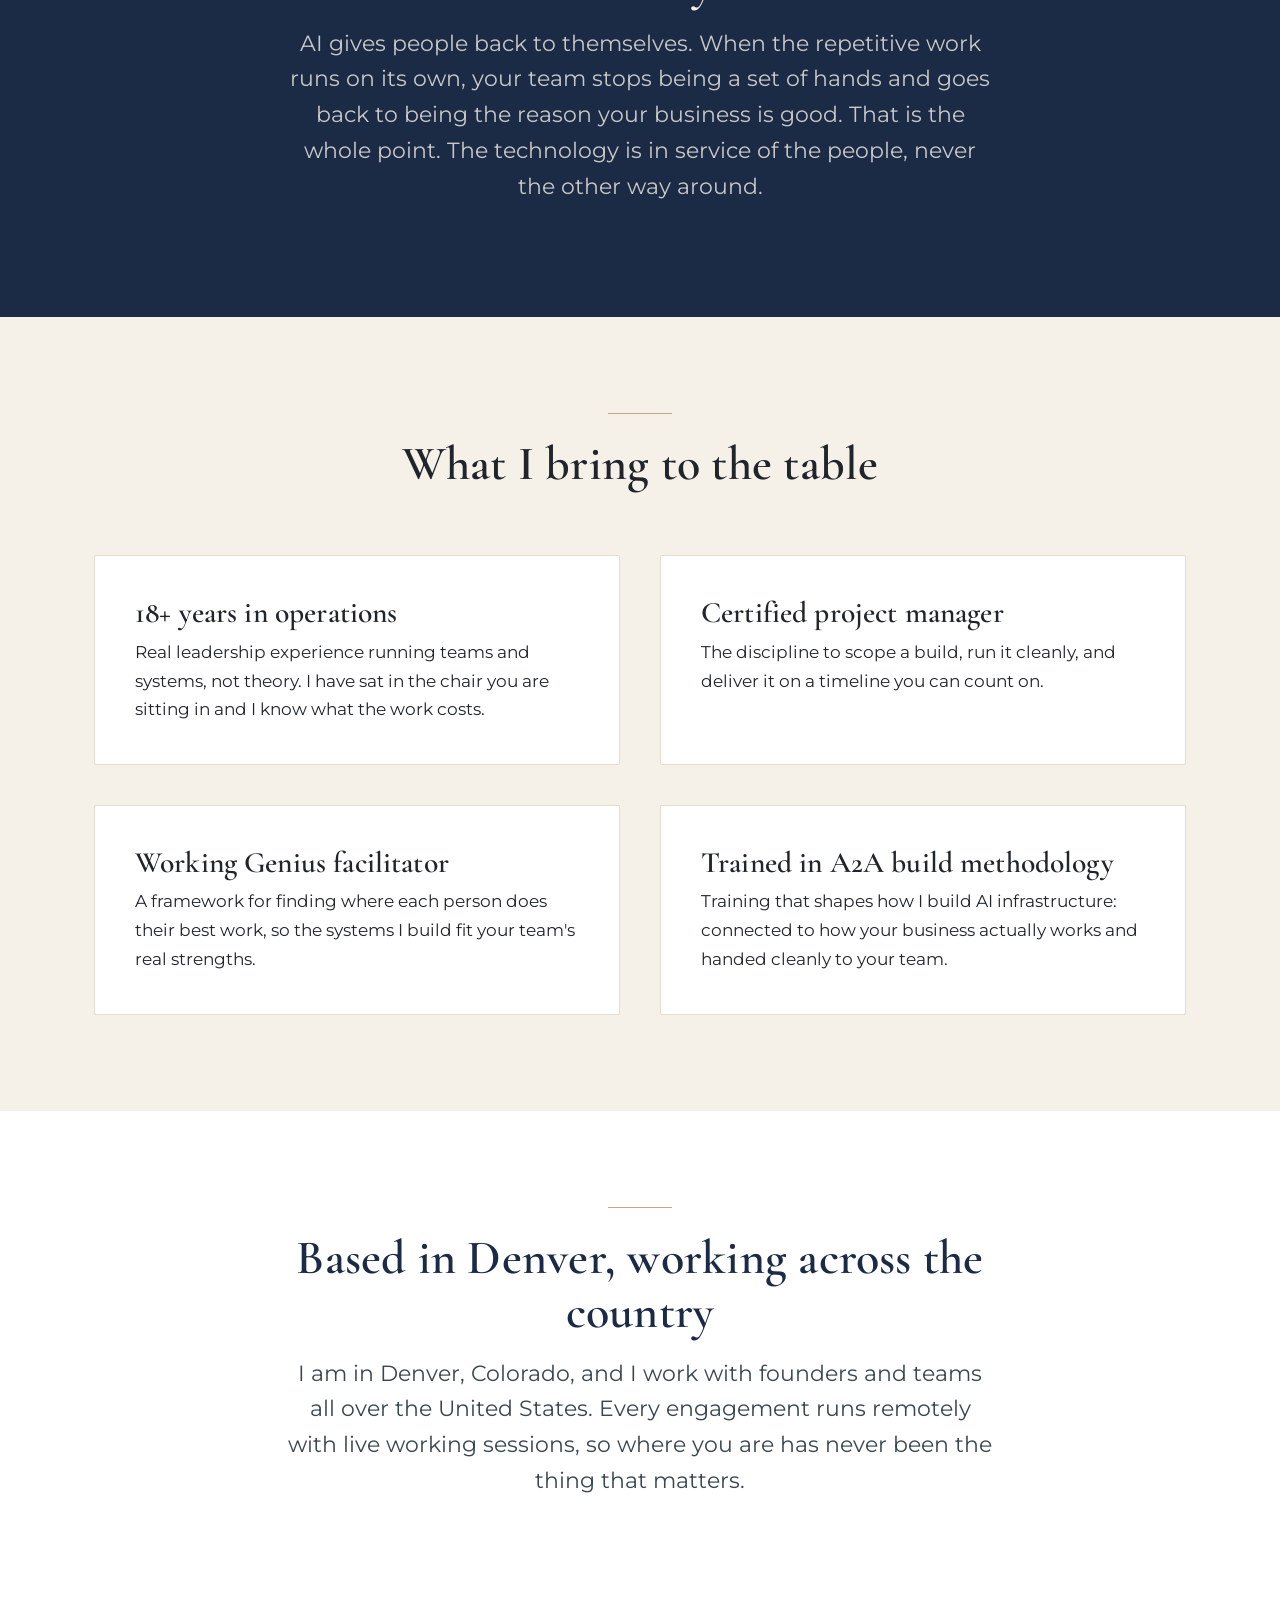
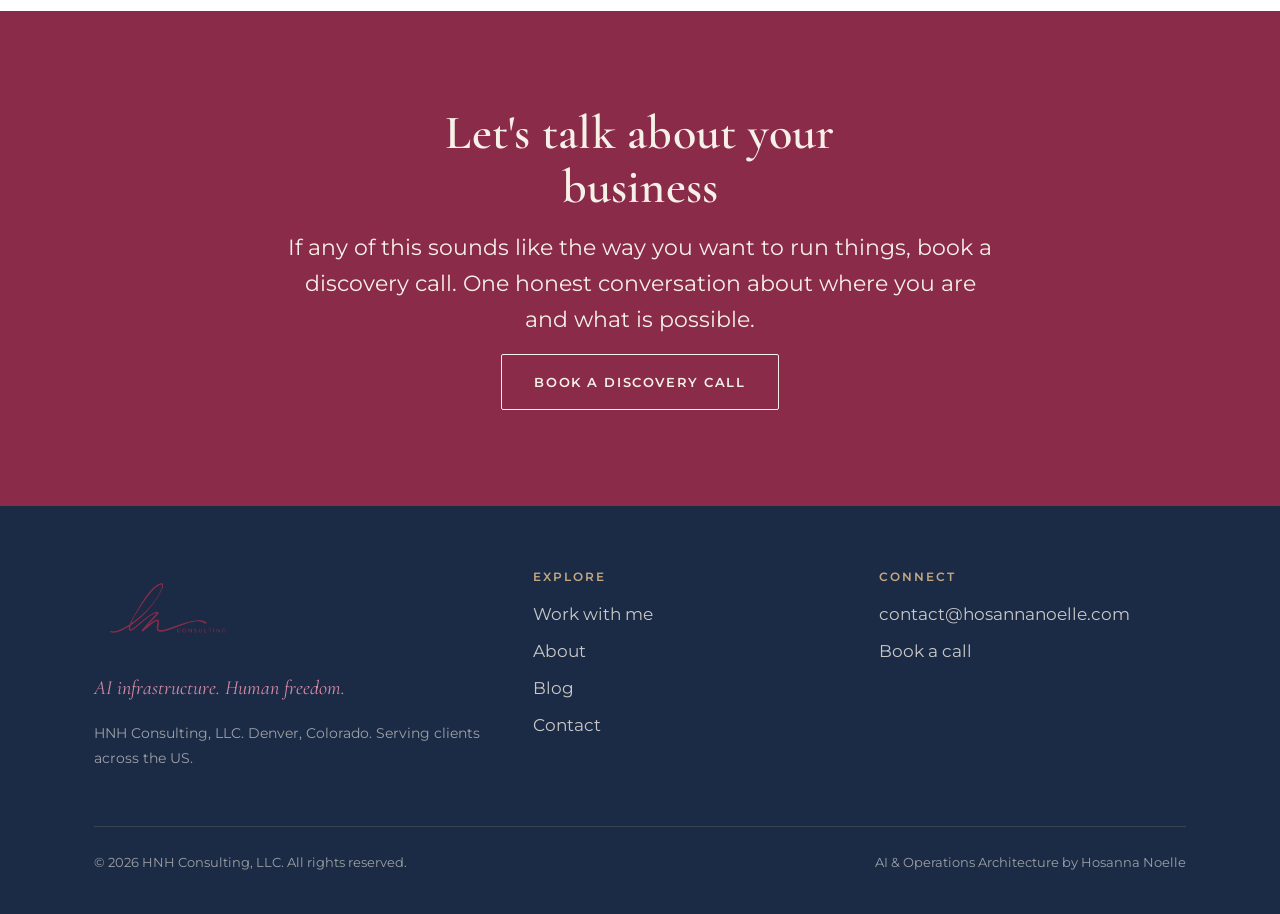
==== commit 4f544cb5: "Update sprint pricing, add AI Strategy Session, correct A2A credit Co-Authored-By: Claude Opus 5.5 <" ====
--- a/about.html
+++ b/about.html
@@ -113,8 +113,8 @@
             <p>A framework for finding where each person does their best work, so the systems I build fit your team's real strengths.</p>
           </div>
           <div class="card">
-            <h3>A2A build methodology</h3>
-            <p>My approach to building AI infrastructure that connects to how your business actually works and hands cleanly to your team.</p>
+            <h3>Trained in A2A build methodology</h3>
+            <p>Training that shapes how I build AI infrastructure: connected to how your business actually works and handed cleanly to your team.</p>
           </div>
         </div>
       </div>
